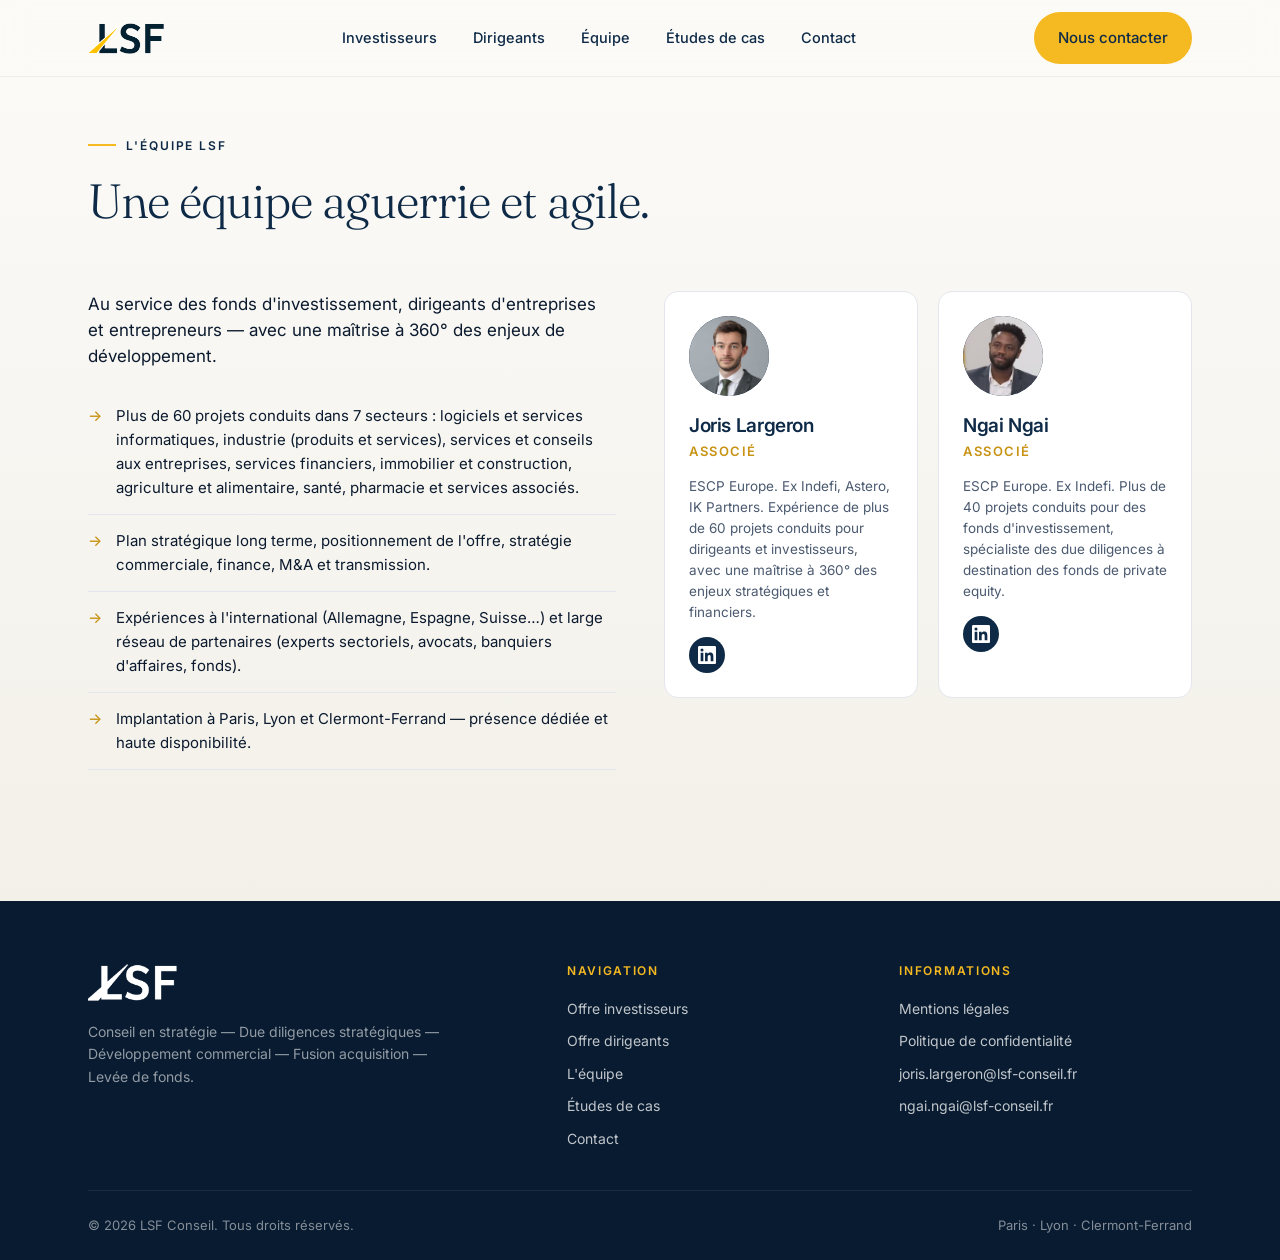
==== equipe.html @ ff5b7607 "feat: dedicated team page, polished hero, complete legal info - split team section into a standalone" ====
<!DOCTYPE html>
<html lang="fr">
<head>
<meta charset="UTF-8" />
<meta name="viewport" content="width=device-width, initial-scale=1" />
<title>L'équipe — LSF Conseil</title>
<meta name="description" content="Découvrez l'équipe de LSF Conseil : associés, parcours et expertises au service des dirigeants de PME et des fonds d'investissement." />
<link rel="icon" type="image/png" href="assets/favicon.png" />
<link rel="preconnect" href="https://fonts.googleapis.com" />
<link rel="preconnect" href="https://fonts.gstatic.com" crossorigin />
<link href="https://fonts.googleapis.com/css2?family=Fraunces:ital,opsz,wght@0,9..144,300;0,9..144,400;0,9..144,500;1,9..144,300;1,9..144,400&family=Inter:wght@400;500;600;700&display=swap" rel="stylesheet" />
<link rel="stylesheet" href="styles.css" />
</head>
<body>

<header class="site-header">
  <div class="container nav">
    <a href="index.html" class="nav-brand" aria-label="LSF Conseil">
      <img src="assets/logo-lsf-hd.png" alt="LSF Conseil" />
    </a>
    <nav aria-label="Navigation principale">
      <ul class="nav-links">
        <li><a href="index.html#investisseurs">Investisseurs</a></li>
        <li><a href="index.html#dirigeants">Dirigeants</a></li>
        <li><a href="equipe.html">Équipe</a></li>
        <li><a href="index.html#cas">Études de cas</a></li>
        <li><a href="index.html#contact">Contact</a></li>
      </ul>
    </nav>
    <div class="nav-cta">
      <a class="btn btn-gold" href="index.html#contact">Nous contacter</a>
    </div>
  </div>
</header>

<main>

<section class="section team" id="equipe">
  <div class="container">
    <div class="section-head">
      <span class="eyebrow">L'équipe LSF</span>
      <h2>Une équipe aguerrie et agile.</h2>
    </div>

    <div class="team-grid">
      <div class="team-intro">
        <p class="lead">Au service des fonds d'investissement, dirigeants d'entreprises et entrepreneurs — avec une maîtrise à 360° des enjeux de développement.</p>
        <ul>
          <li>Plus de 60 projets conduits dans 7 secteurs : logiciels et services informatiques, industrie (produits et services), services et conseils aux entreprises, services financiers, immobilier et construction, agriculture et alimentaire, santé, pharmacie et services associés.</li>
          <li>Plan stratégique long terme, positionnement de l'offre, stratégie commerciale, finance, M&amp;A et transmission.</li>
          <li>Expériences à l'international (Allemagne, Espagne, Suisse…) et large réseau de partenaires (experts sectoriels, avocats, banquiers d'affaires, fonds).</li>
          <li>Implantation à Paris, Lyon et Clermont-Ferrand — présence dédiée et haute disponibilité.</li>
        </ul>
      </div>

      <div class="team-cards">
        <article class="team-card">
          <img class="avatar" src="assets/joris.jpeg" alt="Joris Largeron" />
          <h3>Joris Largeron</h3>
          <span class="role">Associé</span>
          <p class="bio">ESCP Europe. Ex Indefi, Astero, IK Partners. Expérience de plus de 60 projets conduits pour dirigeants et investisseurs, avec une maîtrise à 360° des enjeux stratégiques et financiers.</p>
          <a class="social-linkedin" href="https://www.linkedin.com/in/jl-3b3442109/" target="_blank" rel="noopener" aria-label="Profil LinkedIn de Joris Largeron">
            <svg width="18" height="18" viewBox="0 0 24 24" fill="currentColor" aria-hidden="true"><path d="M20.45 20.45h-3.55v-5.57c0-1.33-.03-3.04-1.85-3.04-1.85 0-2.13 1.45-2.13 2.94v5.67H9.37V9h3.41v1.56h.05c.48-.9 1.64-1.85 3.37-1.85 3.6 0 4.27 2.37 4.27 5.45v6.29zM5.34 7.43a2.06 2.06 0 1 1 0-4.12 2.06 2.06 0 0 1 0 4.12zM7.12 20.45H3.56V9h3.56v11.45zM22.22 0H1.77C.79 0 0 .77 0 1.72v20.56C0 23.23.79 24 1.77 24h20.45C23.2 24 24 23.23 24 22.28V1.72C24 .77 23.2 0 22.22 0z"/></svg>
          </a>
        </article>
        <article class="team-card">
          <img class="avatar" src="assets/ngai.jpeg" alt="Ngai Ngai" />
          <h3>Ngai Ngai</h3>
          <span class="role">Associé</span>
          <p class="bio">ESCP Europe. Ex Indefi. Plus de 40 projets conduits pour des fonds d'investissement, spécialiste des due diligences à destination des fonds de private equity.</p>
          <a class="social-linkedin" href="https://www.linkedin.com/in/ngai94/" target="_blank" rel="noopener" aria-label="Profil LinkedIn de Ngai Ngai">
            <svg width="18" height="18" viewBox="0 0 24 24" fill="currentColor" aria-hidden="true"><path d="M20.45 20.45h-3.55v-5.57c0-1.33-.03-3.04-1.85-3.04-1.85 0-2.13 1.45-2.13 2.94v5.67H9.37V9h3.41v1.56h.05c.48-.9 1.64-1.85 3.37-1.85 3.6 0 4.27 2.37 4.27 5.45v6.29zM5.34 7.43a2.06 2.06 0 1 1 0-4.12 2.06 2.06 0 0 1 0 4.12zM7.12 20.45H3.56V9h3.56v11.45zM22.22 0H1.77C.79 0 0 .77 0 1.72v20.56C0 23.23.79 24 1.77 24h20.45C23.2 24 24 23.23 24 22.28V1.72C24 .77 23.2 0 22.22 0z"/></svg>
          </a>
        </article>
      </div>
    </div>
  </div>
</section>

</main>

<footer class="site-footer">
  <div class="container">
    <div class="footer-top">
      <div class="footer-brand">
        <img src="assets/logo-lsf-hd.png" alt="LSF Conseil" />
        <p>Conseil en stratégie — Due diligences stratégiques — Développement commercial — Fusion acquisition — Levée de fonds.</p>
      </div>
      <div class="footer-col">
        <h5>Navigation</h5>
        <ul>
          <li><a href="index.html#investisseurs">Offre investisseurs</a></li>
          <li><a href="index.html#dirigeants">Offre dirigeants</a></li>
          <li><a href="equipe.html">L'équipe</a></li>
          <li><a href="index.html#cas">Études de cas</a></li>
          <li><a href="index.html#contact">Contact</a></li>
        </ul>
      </div>
      <div class="footer-col">
        <h5>Informations</h5>
        <ul>
          <li><a href="mentions-legales.html">Mentions légales</a></li>
          <li><a href="politique-confidentialite.html">Politique de confidentialité</a></li>
          <li><a href="mailto:joris.largeron@lsf-conseil.fr">joris.largeron@lsf-conseil.fr</a></li>
          <li><a href="mailto:ngai.ngai@lsf-conseil.fr">ngai.ngai@lsf-conseil.fr</a></li>
        </ul>
      </div>
    </div>
    <div class="footer-bottom">
      <span>© 2026 LSF Conseil. Tous droits réservés.</span>
      <span>Paris · Lyon · Clermont-Ferrand</span>
    </div>
  </div>
</footer>

</body>
</html>
---- styles.css ----
:root {
  --navy: #0E2A47;
  --navy-900: #081B30;
  --navy-700: #163558;
  --navy-500: #2A4A73;
  --navy-100: #E8ECF1;
  --gold: #F5B921;
  --gold-soft: #FFD76B;
  --gold-dark: #C89314;
  --ink: #0B1A2E;
  --ink-60: #4B5A70;
  --ink-40: #7A8699;
  --paper: #FBFAF7;
  --paper-2: #F3F0E9;
  --white: #FFFFFF;
  --border: #E3E6EC;
  --radius: 14px;
  --radius-sm: 8px;
  --radius-lg: 24px;
  --shadow-sm: 0 1px 2px rgba(14, 42, 71, .04), 0 2px 8px rgba(14, 42, 71, .04);
  --shadow-md: 0 8px 24px rgba(14, 42, 71, .08);
  --shadow-lg: 0 24px 60px rgba(14, 42, 71, .12);
  --max: 1200px;
  --gutter: clamp(20px, 4vw, 48px);
  --serif: "Fraunces", "Cormorant Garamond", Georgia, serif;
  --sans: "Inter", -apple-system, BlinkMacSystemFont, "Segoe UI", Helvetica, Arial, sans-serif;
}

* { box-sizing: border-box; }
html { scroll-behavior: smooth; -webkit-text-size-adjust: 100%; }
body {
  margin: 0;
  font-family: var(--sans);
  color: var(--ink);
  background: var(--paper);
  font-size: 16px;
  line-height: 1.6;
  -webkit-font-smoothing: antialiased;
  -moz-osx-font-smoothing: grayscale;
}
img { max-width: 100%; display: block; }
a { color: inherit; text-decoration: none; }
button { font-family: inherit; cursor: pointer; border: 0; background: 0; }

/* Layout */
.container {
  width: 100%;
  max-width: var(--max);
  margin: 0 auto;
  padding-inline: var(--gutter);
}
.section { padding-block: clamp(64px, 9vw, 120px); }
.section-tight { padding-block: clamp(48px, 7vw, 80px); }
main > .section:first-child { padding-top: clamp(32px, 4vw, 56px); }

/* Typography */
h1, h2, h3, h4 {
  font-family: var(--serif);
  font-weight: 400;
  color: var(--navy);
  letter-spacing: -0.02em;
  line-height: 1.08;
  margin: 0;
}
h1 { font-size: clamp(40px, 6vw, 72px); font-weight: 300; }
h2 { font-size: clamp(30px, 4vw, 48px); font-weight: 300; }
h3 { font-size: clamp(20px, 2vw, 24px); font-weight: 500; line-height: 1.25; }
h4 { font-size: 17px; font-weight: 600; font-family: var(--sans); letter-spacing: 0; }
p { margin: 0 0 1em; color: var(--ink-60); }
p.lead { font-size: clamp(18px, 1.6vw, 21px); color: var(--ink); line-height: 1.55; }
em.italic { font-family: var(--serif); font-style: italic; font-weight: 300; color: var(--navy); }

.eyebrow {
  display: inline-flex;
  align-items: center;
  gap: 10px;
  font-family: var(--sans);
  text-transform: uppercase;
  font-size: 12px;
  font-weight: 600;
  letter-spacing: 0.16em;
  color: var(--navy);
  margin-bottom: 20px;
}
.eyebrow::before {
  content: "";
  width: 28px; height: 2px;
  background: var(--gold);
  display: block;
}
.eyebrow.light, .eyebrow.light { color: var(--gold); }
.eyebrow.light::before { background: var(--gold); }

/* Buttons */
.btn {
  display: inline-flex;
  align-items: center;
  gap: 10px;
  padding: 14px 24px;
  border-radius: 999px;
  font-weight: 500;
  font-size: 15px;
  transition: transform .2s ease, background .2s ease, color .2s ease, border-color .2s ease;
  white-space: nowrap;
}
.btn-primary { background: var(--navy); color: var(--white); }
.btn-primary:hover { background: var(--navy-900); transform: translateY(-1px); }
.btn-gold { background: var(--gold); color: var(--navy); }
.btn-gold:hover { background: var(--gold-soft); transform: translateY(-1px); }
.btn-ghost { color: var(--navy); border: 1px solid var(--navy); }
.btn-ghost:hover { background: var(--navy); color: var(--white); }
.btn-link {
  display: inline-flex; align-items: center; gap: 8px;
  color: var(--navy); font-weight: 600; font-size: 15px;
  border-bottom: 1px solid transparent;
  padding-bottom: 2px;
  transition: border-color .2s;
}
.btn-link:hover { border-color: var(--gold); }
.btn-link .arrow { transition: transform .2s; }
.btn-link:hover .arrow { transform: translateX(3px); }

/* Header / Nav */
.site-header {
  position: sticky;
  top: 0;
  z-index: 50;
  background: rgba(251, 250, 247, 0.82);
  backdrop-filter: saturate(160%) blur(14px);
  -webkit-backdrop-filter: saturate(160%) blur(14px);
  border-bottom: 1px solid rgba(14, 42, 71, .06);
}
.nav {
  display: flex;
  align-items: center;
  justify-content: space-between;
  gap: 24px;
  height: 76px;
}
.nav-brand {
  display: flex; align-items: center; gap: 12px;
}
.nav-brand img { height: 36px; width: auto; }
.nav-links {
  display: flex;
  gap: 36px;
  list-style: none;
  padding: 0; margin: 0;
  font-size: 14.5px;
  font-weight: 500;
}
.nav-links a {
  color: var(--navy);
  position: relative;
  padding: 4px 0;
  transition: color .2s;
}
.nav-links a::after {
  content: "";
  position: absolute;
  left: 0; right: 0; bottom: -2px;
  height: 2px; background: var(--gold);
  transform: scaleX(0);
  transform-origin: left;
  transition: transform .25s;
}
.nav-links a:hover::after { transform: scaleX(1); }
.nav-cta { display: flex; gap: 12px; align-items: center; }
.nav-toggle { display: none; }

@media (max-width: 960px) {
  .nav-links { display: none; }
  .nav-cta .btn-ghost { display: none; }
}

/* Hero */
.hero {
  position: relative;
  padding-top: clamp(24px, 4vw, 48px);
  padding-bottom: clamp(72px, 10vw, 120px);
  background:
    radial-gradient(1200px 500px at 85% -10%, rgba(245,185,33,.10), transparent 60%),
    radial-gradient(900px 600px at 0% 40%, rgba(14,42,71,.05), transparent 60%),
    var(--paper);
  overflow: hidden;
}
.hero-grid {
  display: grid;
  grid-template-columns: 1.3fr 1fr;
  gap: clamp(40px, 6vw, 80px);
  align-items: center;
}
.hero h1 .accent {
  font-style: italic;
  color: var(--navy);
  position: relative;
  white-space: nowrap;
}
.hero h1 .accent::after {
  content: "";
  position: absolute;
  left: 0; right: 0; bottom: 6px;
  height: 8px; background: var(--gold);
  opacity: .35;
  z-index: -1;
  border-radius: 2px;
}
.hero-sub {
  margin-top: 28px;
  font-size: clamp(17px, 1.4vw, 19px);
  color: var(--ink-60);
  max-width: 560px;
  line-height: 1.6;
}
.hero-ctas { margin-top: 40px; display: flex; gap: 14px; flex-wrap: wrap; }
.hero-meta {
  margin-top: 56px;
  display: flex;
  gap: clamp(24px, 4vw, 60px);
  flex-wrap: wrap;
}
.hero-meta .stat {
  display: flex;
  flex-direction: row;
  align-items: center;
  gap: 14px;
}
.hero-meta .stat strong {
  font-family: var(--serif);
  font-weight: 300;
  font-size: clamp(30px, 3vw, 40px);
  color: var(--navy);
  letter-spacing: -0.02em;
  line-height: 1;
}
.hero-meta .stat span {
  font-size: 11.5px;
  color: var(--ink-60);
  text-transform: uppercase;
  letter-spacing: .1em;
  line-height: 1.35;
}

.hero-visual {
  position: relative;
  aspect-ratio: 4/5;
  border-radius: var(--radius-lg);
  overflow: hidden;
  background: linear-gradient(160deg, var(--navy-700) 0%, var(--navy) 60%, var(--navy-900) 100%);
  box-shadow: var(--shadow-lg);
}
.hero-visual::before {
  content: "";
  position: absolute;
  inset: 0;
  background:
    radial-gradient(400px 300px at 20% 10%, rgba(245,185,33,.16), transparent 60%),
    radial-gradient(500px 300px at 90% 80%, rgba(245,185,33,.08), transparent 60%);
}
.hero-visual .viz-lines {
  position: absolute;
  inset: 0;
  background-image:
    linear-gradient(rgba(255,255,255,.04) 1px, transparent 1px),
    linear-gradient(90deg, rgba(255,255,255,.04) 1px, transparent 1px);
  background-size: 32px 32px;
  mask-image: linear-gradient(180deg, rgba(0,0,0,.8), rgba(0,0,0,.2));
}
.hero-visual .viz-card {
  position: absolute;
  background: rgba(255,255,255,.96);
  border-radius: var(--radius);
  padding: 20px 22px;
  box-shadow: 0 10px 30px rgba(0,0,0,.25);
  min-width: 200px;
}
.hero-visual .viz-card .label {
  font-size: 11px; text-transform: uppercase; letter-spacing: .12em;
  color: var(--ink-40); margin-bottom: 10px; font-weight: 600;
}
.hero-visual .viz-card .value {
  font-family: var(--serif); font-size: 28px; color: var(--navy); font-weight: 400;
  line-height: 1.1;
}
.hero-visual .viz-card .delta {
  font-size: 12px; color: var(--gold-dark); font-weight: 600; margin-top: 6px;
}
.viz-card-1 { top: 10%; left: 10%; max-width: 240px; }
.viz-card-2 { bottom: 10%; right: 10%; max-width: 240px; }
.viz-card-3 {
  left: 50%; top: 50%; transform: translate(-50%, -50%);
  background: var(--gold); color: var(--navy);
}
.viz-card-3 .label { color: var(--navy); opacity: .7; }
.viz-card-3 .value { color: var(--navy); }
.viz-card-3 .delta { color: var(--navy); opacity: .75; }

@media (max-width: 900px) {
  .hero-grid { grid-template-columns: 1fr; }
  .hero-visual { aspect-ratio: 4/3; max-width: 520px; }
}
@media (max-width: 640px) {
  .hero-visual {
    aspect-ratio: auto;
    padding: 28px 22px;
    display: flex;
    flex-direction: column;
    justify-content: space-between;
    gap: 18px;
    min-height: 380px;
  }
  .hero-visual .viz-card {
    position: static;
    transform: none !important;
    min-width: 0;
    width: 100%;
    padding: 16px 18px;
  }
  .hero-visual .viz-card .value { font-size: 22px; }
  .viz-card-3 { align-self: center; max-width: 260px; text-align: center; }
}

/* Sections generic */
.section-head {
  max-width: 780px;
  margin-bottom: clamp(40px, 5vw, 64px);
}
.section-head p { font-size: 18px; margin-top: 16px; }
.section-head.center { margin-inline: auto; text-align: center; }

/* Services — Dirigeants */
.services {
  background: var(--white);
  border-top: 1px solid var(--border);
  border-bottom: 1px solid var(--border);
}
.tabs-nav {
  display: inline-flex;
  padding: 6px;
  background: var(--navy-100);
  border-radius: 999px;
  margin-bottom: 48px;
  gap: 4px;
}
.tab-btn {
  padding: 10px 22px;
  border-radius: 999px;
  font-size: 14px;
  font-weight: 600;
  color: var(--navy-500);
  transition: color .2s, background .2s;
}
.tab-btn.active {
  background: var(--navy);
  color: var(--white);
}
.tab-panel { display: none; }
.tab-panel.active { display: block; animation: fadeIn .35s ease; }
@keyframes fadeIn {
  from { opacity: 0; transform: translateY(8px); }
  to { opacity: 1; transform: translateY(0); }
}

.service-grid {
  display: grid;
  grid-template-columns: repeat(3, 1fr);
  gap: 24px;
}
@media (max-width: 900px) { .service-grid { grid-template-columns: 1fr; } }

.service-card {
  position: relative;
  background: var(--paper);
  border: 1px solid var(--border);
  border-radius: var(--radius-lg);
  padding: 32px;
  transition: transform .3s ease, box-shadow .3s ease, border-color .3s ease;
  overflow: hidden;
}
.service-card:hover {
  transform: translateY(-4px);
  box-shadow: var(--shadow-md);
  border-color: transparent;
}
.service-card .badge {
  display: inline-flex;
  align-items: center; justify-content: center;
  width: 48px; height: 48px;
  background: var(--navy);
  color: var(--gold);
  border-radius: 50%;
  font-family: var(--serif);
  font-weight: 500;
  font-size: 20px;
  margin-bottom: 24px;
}
.service-card h3 {
  margin-bottom: 16px;
  font-family: var(--sans);
  font-size: 18px;
  font-weight: 600;
  letter-spacing: 0;
  text-transform: uppercase;
  color: var(--navy);
}
.service-card ul {
  list-style: none;
  padding: 0; margin: 0;
}
.service-card ul li {
  position: relative;
  padding-left: 20px;
  margin-bottom: 12px;
  color: var(--ink-60);
  font-size: 15px;
  line-height: 1.55;
}
.service-card ul li::before {
  content: "";
  position: absolute;
  left: 0; top: 10px;
  width: 8px; height: 2px;
  background: var(--gold);
}
.service-card ul li strong { color: var(--ink); font-weight: 600; }

/* Approach / Investisseurs (two-column with icon) */
.approach-grid {
  display: grid;
  grid-template-columns: repeat(2, 1fr);
  gap: 20px;
}
@media (max-width: 800px) { .approach-grid { grid-template-columns: 1fr; } }
.approach-card {
  display: flex;
  gap: 20px;
  background: var(--paper);
  border: 1px solid var(--border);
  border-radius: var(--radius);
  padding: 28px;
  transition: background .25s, border-color .25s;
}
.approach-card:hover { background: var(--white); border-color: var(--navy-100); }
.approach-card .ico {
  flex: 0 0 auto;
  width: 44px; height: 44px;
  border-radius: 10px;
  background: var(--navy);
  color: var(--gold);
  display: grid; place-items: center;
}
.approach-card h4 { margin-bottom: 8px; color: var(--navy); }
.approach-card p { margin: 0; font-size: 15px; }

.phase-label {
  display: inline-block;
  font-family: var(--serif);
  font-style: italic;
  font-size: 20px;
  color: var(--navy);
  margin-bottom: 20px;
  padding-left: 16px;
  border-left: 2px solid var(--gold);
}

/* Team */
.team {
  background: linear-gradient(180deg, var(--paper) 0%, var(--paper-2) 100%);
}
.team-grid {
  display: grid;
  grid-template-columns: 1fr 1fr;
  gap: 48px;
  align-items: start;
}
@media (max-width: 900px) { .team-grid { grid-template-columns: 1fr; } }
.team-intro p { font-size: 17px; }
.team-intro ul { padding-left: 0; list-style: none; margin-top: 20px; }
.team-intro ul li {
  padding: 14px 0;
  border-bottom: 1px solid var(--border);
  display: flex; gap: 14px;
  font-size: 15px;
  color: var(--ink);
}
.team-intro ul li::before {
  content: "→";
  color: var(--gold-dark);
  flex: 0 0 auto;
  font-weight: 500;
}
.team-cards {
  display: grid;
  grid-template-columns: 1fr 1fr;
  gap: 20px;
}
.team-card {
  background: var(--white);
  border: 1px solid var(--border);
  border-radius: var(--radius);
  padding: 24px;
  transition: transform .25s, box-shadow .25s;
}
.team-card:hover { transform: translateY(-3px); box-shadow: var(--shadow-md); }
.team-card .avatar {
  width: 80px; height: 80px;
  border-radius: 50%;
  background: var(--navy);
  color: var(--gold);
  display: grid; place-items: center;
  font-family: var(--serif);
  font-size: 28px;
  font-weight: 400;
  margin-bottom: 18px;
}
.team-card img.avatar {
  display: block;
  object-fit: cover;
  object-position: center top;
}
.team-card h3 { font-family: var(--sans); font-size: 19px; font-weight: 600; margin-bottom: 4px; }
.team-card .role {
  font-size: 13px;
  text-transform: uppercase;
  letter-spacing: .12em;
  color: var(--gold-dark);
  font-weight: 600;
  margin-bottom: 14px;
  display: block;
}
.team-card .bio {
  font-size: 13.5px;
  color: var(--ink-60);
  line-height: 1.55;
  margin: 0;
}
.team-card .social-linkedin {
  display: flex;
  align-items: center;
  justify-content: center;
  margin-top: 14px;
  width: 36px;
  height: 36px;
  border-radius: 50%;
  background: var(--navy);
  color: var(--white);
  text-decoration: none;
  transition: background .2s, color .2s, transform .2s;
}
.team-card .social-linkedin:hover {
  background: var(--gold);
  color: var(--navy);
  transform: translateY(-1px);
}

/* Cases */
.cases {
  background: var(--navy);
  color: var(--white);
  position: relative;
  overflow: hidden;
}
.cases::before {
  content: "";
  position: absolute;
  top: -120px; right: -120px;
  width: 420px; height: 420px;
  background: radial-gradient(closest-side, rgba(245,185,33,.18), transparent 70%);
  pointer-events: none;
}
.cases h2,
.cases h2 em.italic { color: var(--white); }
.cases p { color: rgba(255,255,255,.72); }
.cases .eyebrow { color: var(--gold); }
.cases .eyebrow::before { background: var(--gold); }

.cases-grid {
  display: grid;
  grid-template-columns: repeat(2, 1fr);
  gap: 20px;
}
@media (max-width: 800px) { .cases-grid { grid-template-columns: 1fr; } }
.case-card {
  background: rgba(255,255,255,.04);
  border: 1px solid rgba(255,255,255,.10);
  border-radius: var(--radius);
  padding: 28px;
  transition: background .25s, border-color .25s, transform .25s;
}
.case-card:hover {
  background: rgba(255,255,255,.07);
  border-color: rgba(245,185,33,.35);
  transform: translateY(-3px);
}
.case-card .tag {
  display: inline-block;
  background: rgba(245,185,33,.14);
  color: var(--gold);
  padding: 4px 10px;
  border-radius: 4px;
  font-size: 11px;
  font-weight: 600;
  letter-spacing: .12em;
  text-transform: uppercase;
  margin-bottom: 18px;
}
.case-card .code {
  font-family: var(--serif);
  font-style: italic;
  color: var(--gold);
  font-size: 14px;
  margin-bottom: 4px;
}
.case-card h3 {
  color: var(--white);
  font-family: var(--sans);
  font-size: 19px;
  font-weight: 600;
  margin-bottom: 14px;
  line-height: 1.3;
}
.case-card .meta {
  display: flex; gap: 16px; flex-wrap: wrap;
  font-size: 13px; color: rgba(255,255,255,.6);
  padding-top: 16px;
  margin-top: 16px;
  border-top: 1px solid rgba(255,255,255,.10);
}
.case-card .meta span strong { color: var(--white); font-weight: 600; }
.case-card ol {
  padding-left: 20px;
  margin: 12px 0 0;
  font-size: 14px;
  color: rgba(255,255,255,.78);
  line-height: 1.55;
}
.case-card ol li { margin-bottom: 6px; }
.case-card ol li::marker { color: var(--gold); font-weight: 600; }

/* Contact */
.contact {
  background: var(--paper);
}
.contact-grid {
  display: grid;
  grid-template-columns: 1.2fr 1fr;
  gap: 60px;
  align-items: start;
}
@media (max-width: 900px) { .contact-grid { grid-template-columns: 1fr; gap: 32px; } }
.contact-panel {
  background: var(--navy);
  color: var(--white);
  border-radius: var(--radius-lg);
  padding: 44px;
  position: relative;
  overflow: hidden;
}
.contact-panel::before {
  content: "";
  position: absolute;
  right: -80px; bottom: -80px;
  width: 300px; height: 300px;
  background: radial-gradient(closest-side, rgba(245,185,33,.14), transparent 70%);
}
.contact-panel h2 { color: var(--white); }
.contact-panel p { color: rgba(255,255,255,.7); margin-top: 20px; }
.contact-panel .eyebrow { color: var(--gold); }
.contact-panel .eyebrow::before { background: var(--gold); }
.contact-locations {
  display: flex; gap: 12px; flex-wrap: wrap;
  margin-top: 28px;
}
.contact-locations span {
  padding: 8px 14px;
  border: 1px solid rgba(255,255,255,.18);
  border-radius: 999px;
  font-size: 13px;
  color: rgba(255,255,255,.85);
}

.contact-people { display: grid; gap: 18px; }
.contact-person {
  background: var(--white);
  border: 1px solid var(--border);
  border-radius: var(--radius);
  padding: 22px 24px;
  transition: border-color .25s, transform .25s;
}
.contact-person:hover { border-color: var(--gold); transform: translateY(-2px); }
.contact-person h4 { margin-bottom: 2px; }
.contact-person .role {
  font-size: 12px;
  text-transform: uppercase;
  letter-spacing: .12em;
  color: var(--gold-dark);
  font-weight: 600;
  display: block;
  margin-bottom: 14px;
}
.contact-person .row {
  display: flex; align-items: center; gap: 10px;
  color: var(--ink-60);
  font-size: 14px;
  padding: 4px 0;
}
.contact-person .row a:hover { color: var(--navy); }
.contact-person .row svg { color: var(--gold-dark); flex: 0 0 auto; }

/* Footer */
.site-footer {
  background: var(--navy-900);
  color: rgba(255,255,255,.72);
  padding-block: 60px 24px;
  font-size: 14px;
}
.site-footer .container { display: grid; gap: 40px; }
.footer-top {
  display: grid;
  grid-template-columns: 1.5fr repeat(2, 1fr);
  gap: 40px;
}
@media (max-width: 800px) { .footer-top { grid-template-columns: 1fr; } }
.footer-brand img { height: 42px; filter: brightness(0) invert(1); margin-bottom: 18px; }
.footer-brand p { color: rgba(255,255,255,.56); max-width: 360px; }
.footer-col h5 {
  font-family: var(--sans);
  font-size: 12px;
  text-transform: uppercase;
  letter-spacing: .14em;
  color: var(--gold);
  margin: 0 0 18px;
  font-weight: 600;
}
.footer-col ul { list-style: none; padding: 0; margin: 0; display: grid; gap: 10px; }
.footer-col a { color: rgba(255,255,255,.75); transition: color .2s; }
.footer-col a:hover { color: var(--gold); }
.footer-bottom {
  padding-top: 24px;
  border-top: 1px solid rgba(255,255,255,.08);
  display: flex;
  justify-content: space-between;
  align-items: center;
  gap: 16px;
  flex-wrap: wrap;
  font-size: 13px;
  color: rgba(255,255,255,.5);
}
.footer-bottom a { color: rgba(255,255,255,.6); }
.footer-bottom a:hover { color: var(--gold); }

/* Legal pages */
.legal {
  padding-top: 60px;
  padding-bottom: 80px;
}
.legal .container { max-width: 820px; }
.legal h1 {
  font-size: clamp(32px, 4vw, 48px);
  margin-bottom: 12px;
}
.legal .updated {
  font-size: 13px;
  text-transform: uppercase;
  letter-spacing: .12em;
  color: var(--ink-40);
  margin-bottom: 32px;
}
.legal h2 {
  font-size: 22px;
  margin-top: 40px;
  margin-bottom: 14px;
  font-family: var(--sans);
  font-weight: 600;
  letter-spacing: 0;
  color: var(--navy);
}
.legal h3 {
  font-size: 17px;
  font-family: var(--sans);
  font-weight: 600;
  margin-top: 24px;
  margin-bottom: 8px;
  color: var(--navy);
}
.legal p, .legal li { color: var(--ink); font-size: 15.5px; line-height: 1.7; }
.legal ul { padding-left: 20px; }
.legal li { margin-bottom: 6px; }
.legal a { color: var(--navy); border-bottom: 1px solid var(--gold); }
.legal a:hover { color: var(--gold-dark); }

/* Utilities */
.hide-mobile { display: inline-flex; }
@media (max-width: 680px) { .hide-mobile { display: none; } }
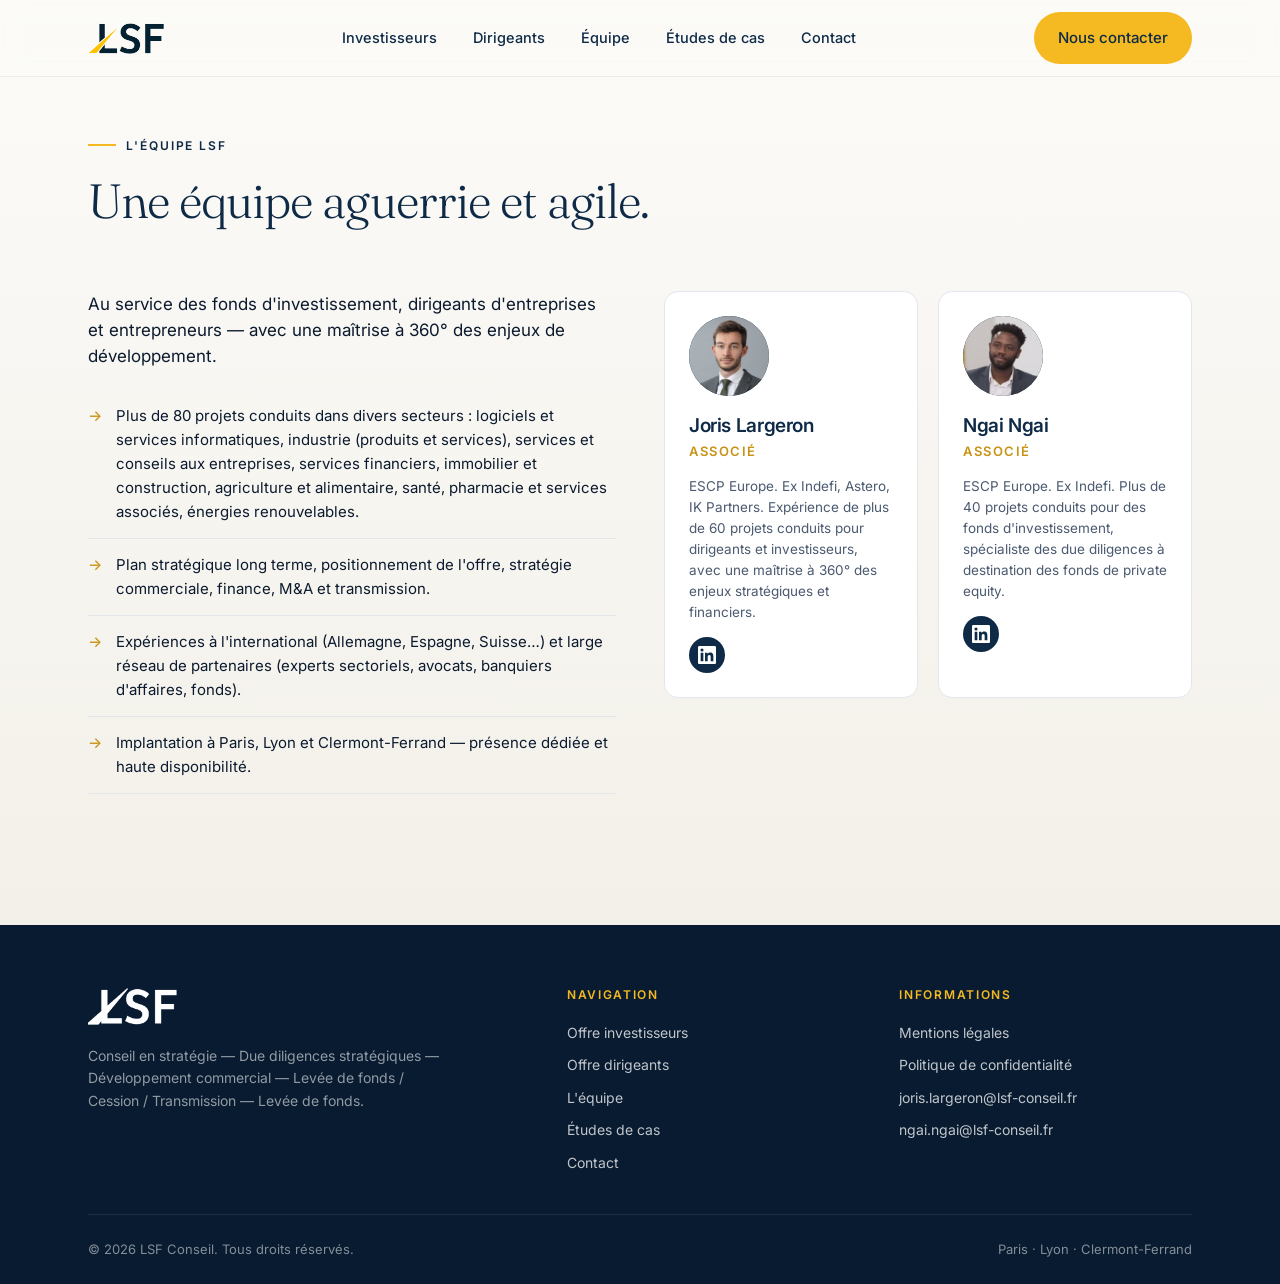
==== commit 03427ad2: "feat: hero photo, reorder offer sections, footer copy updates - Replace hero stat cards with corpora" ====
--- a/equipe.html
+++ b/equipe.html
@@ -46,7 +46,7 @@
       <div class="team-intro">
         <p class="lead">Au service des fonds d'investissement, dirigeants d'entreprises et entrepreneurs — avec une maîtrise à 360° des enjeux de développement.</p>
         <ul>
-          <li>Plus de 60 projets conduits dans 7 secteurs : logiciels et services informatiques, industrie (produits et services), services et conseils aux entreprises, services financiers, immobilier et construction, agriculture et alimentaire, santé, pharmacie et services associés.</li>
+          <li>Plus de 80 projets conduits dans divers secteurs : logiciels et services informatiques, industrie (produits et services), services et conseils aux entreprises, services financiers, immobilier et construction, agriculture et alimentaire, santé, pharmacie et services associés, énergies renouvelables.</li>
           <li>Plan stratégique long terme, positionnement de l'offre, stratégie commerciale, finance, M&amp;A et transmission.</li>
           <li>Expériences à l'international (Allemagne, Espagne, Suisse…) et large réseau de partenaires (experts sectoriels, avocats, banquiers d'affaires, fonds).</li>
           <li>Implantation à Paris, Lyon et Clermont-Ferrand — présence dédiée et haute disponibilité.</li>
@@ -84,7 +84,7 @@
     <div class="footer-top">
       <div class="footer-brand">
         <img src="assets/logo-lsf-hd.png" alt="LSF Conseil" />
-        <p>Conseil en stratégie — Due diligences stratégiques — Développement commercial — Fusion acquisition — Levée de fonds.</p>
+        <p>Conseil en stratégie — Due diligences stratégiques — Développement commercial — Levée de fonds / Cession / Transmission — Levée de fonds.</p>
       </div>
       <div class="footer-col">
         <h5>Navigation</h5>
--- a/styles.css
+++ b/styles.css
@@ -246,78 +246,29 @@
   aspect-ratio: 4/5;
   border-radius: var(--radius-lg);
   overflow: hidden;
-  background: linear-gradient(160deg, var(--navy-700) 0%, var(--navy) 60%, var(--navy-900) 100%);
+  background: var(--navy);
   box-shadow: var(--shadow-lg);
 }
-.hero-visual::before {
-  content: "";
+.hero-visual img {
+  position: absolute;
+  inset: 0;
+  width: 100%;
+  height: 100%;
+  object-fit: cover;
+  display: block;
+}
+.hero-visual-overlay {
   position: absolute;
   inset: 0;
   background:
-    radial-gradient(400px 300px at 20% 10%, rgba(245,185,33,.16), transparent 60%),
-    radial-gradient(500px 300px at 90% 80%, rgba(245,185,33,.08), transparent 60%);
-}
-.hero-visual .viz-lines {
-  position: absolute;
-  inset: 0;
-  background-image:
-    linear-gradient(rgba(255,255,255,.04) 1px, transparent 1px),
-    linear-gradient(90deg, rgba(255,255,255,.04) 1px, transparent 1px);
-  background-size: 32px 32px;
-  mask-image: linear-gradient(180deg, rgba(0,0,0,.8), rgba(0,0,0,.2));
-}
-.hero-visual .viz-card {
-  position: absolute;
-  background: rgba(255,255,255,.96);
-  border-radius: var(--radius);
-  padding: 20px 22px;
-  box-shadow: 0 10px 30px rgba(0,0,0,.25);
-  min-width: 200px;
-}
-.hero-visual .viz-card .label {
-  font-size: 11px; text-transform: uppercase; letter-spacing: .12em;
-  color: var(--ink-40); margin-bottom: 10px; font-weight: 600;
-}
-.hero-visual .viz-card .value {
-  font-family: var(--serif); font-size: 28px; color: var(--navy); font-weight: 400;
-  line-height: 1.1;
-}
-.hero-visual .viz-card .delta {
-  font-size: 12px; color: var(--gold-dark); font-weight: 600; margin-top: 6px;
-}
-.viz-card-1 { top: 10%; left: 10%; max-width: 240px; }
-.viz-card-2 { bottom: 10%; right: 10%; max-width: 240px; }
-.viz-card-3 {
-  left: 50%; top: 50%; transform: translate(-50%, -50%);
-  background: var(--gold); color: var(--navy);
-}
-.viz-card-3 .label { color: var(--navy); opacity: .7; }
-.viz-card-3 .value { color: var(--navy); }
-.viz-card-3 .delta { color: var(--navy); opacity: .75; }
+    linear-gradient(160deg, rgba(14,42,71,.55) 0%, rgba(14,42,71,.25) 55%, rgba(11,33,57,.65) 100%),
+    radial-gradient(500px 320px at 90% 90%, rgba(245,185,33,.18), transparent 65%);
+  pointer-events: none;
+}
 
 @media (max-width: 900px) {
   .hero-grid { grid-template-columns: 1fr; }
-  .hero-visual { aspect-ratio: 4/3; max-width: 520px; }
-}
-@media (max-width: 640px) {
-  .hero-visual {
-    aspect-ratio: auto;
-    padding: 28px 22px;
-    display: flex;
-    flex-direction: column;
-    justify-content: space-between;
-    gap: 18px;
-    min-height: 380px;
-  }
-  .hero-visual .viz-card {
-    position: static;
-    transform: none !important;
-    min-width: 0;
-    width: 100%;
-    padding: 16px 18px;
-  }
-  .hero-visual .viz-card .value { font-size: 22px; }
-  .viz-card-3 { align-self: center; max-width: 260px; text-align: center; }
+  .hero-visual { aspect-ratio: 16/10; max-width: 640px; }
 }
 
 /* Sections generic */
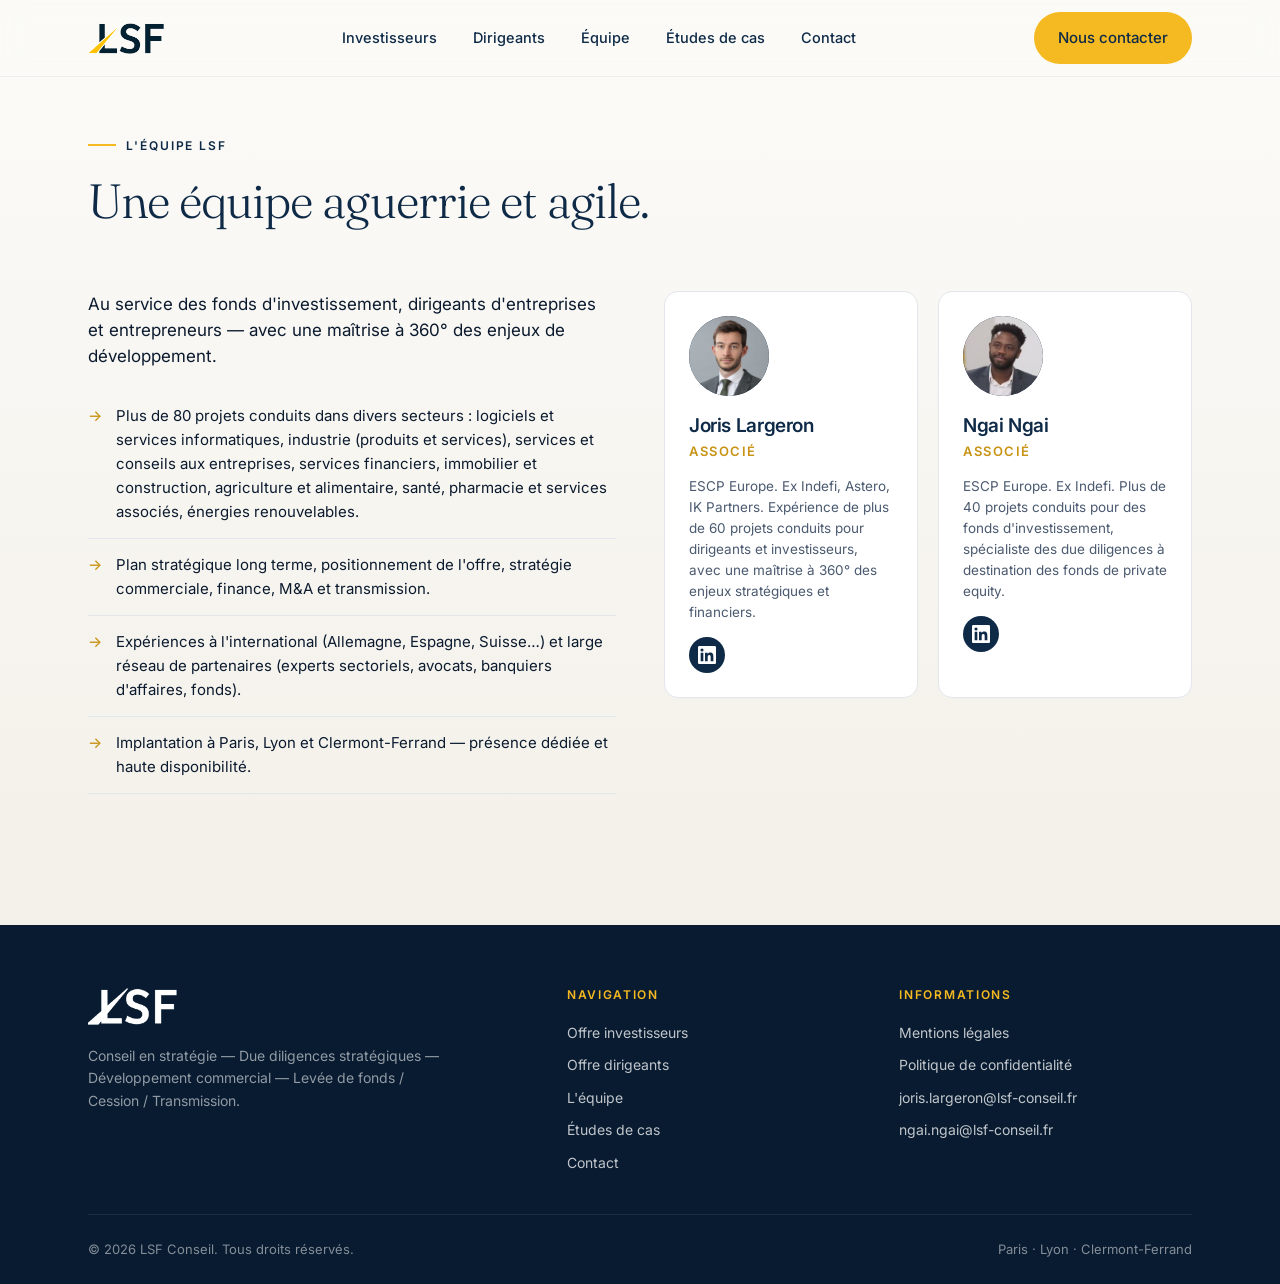
==== commit 7d593903: "fix: remove duplicated "Levée de fonds" from footer tagline Co-Authored-By: Claude Opus 4.7 (1M cont" ====
--- a/equipe.html
+++ b/equipe.html
@@ -84,7 +84,7 @@
     <div class="footer-top">
       <div class="footer-brand">
         <img src="assets/logo-lsf-hd.png" alt="LSF Conseil" />
-        <p>Conseil en stratégie — Due diligences stratégiques — Développement commercial — Levée de fonds / Cession / Transmission — Levée de fonds.</p>
+        <p>Conseil en stratégie — Due diligences stratégiques — Développement commercial — Levée de fonds / Cession / Transmission.</p>
       </div>
       <div class="footer-col">
         <h5>Navigation</h5>
